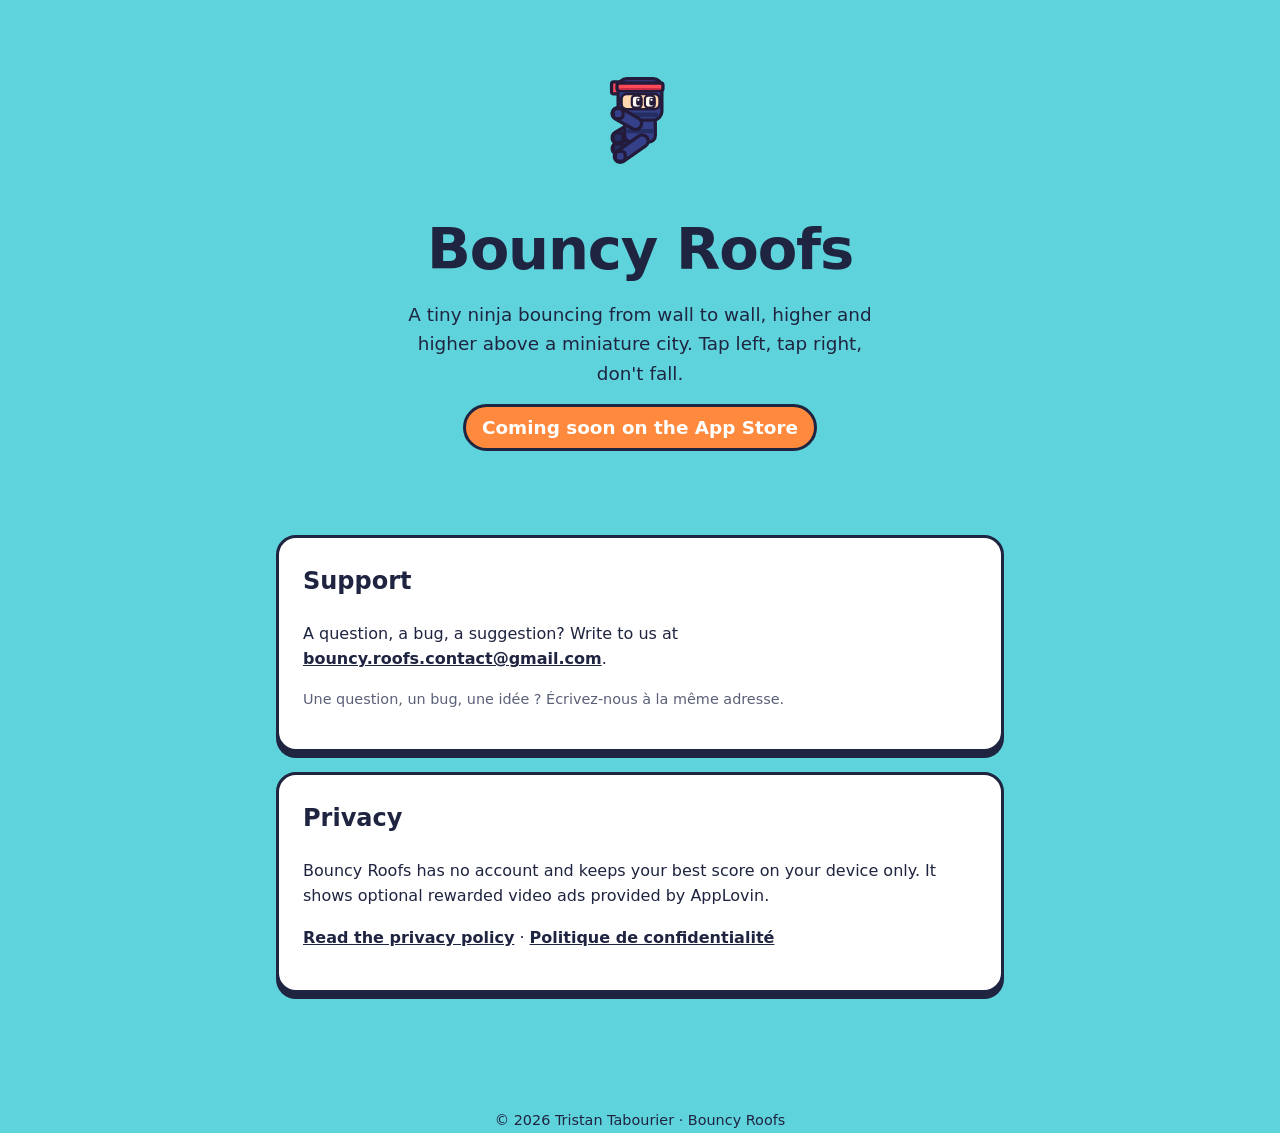
==== bouncy-roofs/index.html @ 1f7bccb0 "Site commun des jeux : accueil, Bouncy Roofs dans son dossier, domaine games.appmemoir.com Co-Author" ====
<!doctype html>
<html lang="en">
<head>
  <meta charset="utf-8">
  <meta name="viewport" content="width=device-width, initial-scale=1">
  <title>Bouncy Roofs</title>
  <meta name="description" content="Bouncy Roofs — a tiny ninja bouncing from wall to wall, higher and higher. Mobile arcade game.">
  <link rel="stylesheet" href="../style.css">
</head>
<body>
  <header class="hero">
    <img src="assets/ninja.svg" alt="The Bouncy Roofs ninja">
    <h1>Bouncy Roofs</h1>
    <p>A tiny ninja bouncing from wall to wall, higher and higher above a miniature city. Tap left, tap right, don't fall.</p>
    <p style="margin-top:16px"><span class="badge">Coming soon on the App Store</span></p>
  </header>

  <main class="wrap">
    <section class="card" id="support">
      <h2>Support</h2>
      <p>A question, a bug, a suggestion? Write to us at
        <a href="mailto:bouncy.roofs.contact@gmail.com">bouncy.roofs.contact@gmail.com</a>.</p>
      <p class="lang">Une question, un bug, une idée ? Écrivez-nous à la même adresse.</p>
    </section>

    <section class="card">
      <h2>Privacy</h2>
      <p>Bouncy Roofs has no account and keeps your best score on your device only. It shows optional rewarded video ads provided by AppLovin.</p>
      <p><a href="privacy.html">Read the privacy policy</a> · <a href="privacy.html#fr">Politique de confidentialité</a></p>
    </section>
  </main>

  <footer>© 2026 Tristan Tabourier · Bouncy Roofs</footer>
</body>
</html>
---- style.css ----
:root {
  --sky: #5fd3dc;
  --sky-deep: #3fb9c4;
  --cream: #fff4dc;
  --ink: #1f2440;
  --orange: #ff8a3d;
  --muted: #5a6077;
  --card: #ffffff;
}

* { box-sizing: border-box; }

body {
  margin: 0;
  font-family: ui-rounded, "SF Pro Rounded", "Nunito", "Segoe UI", system-ui, sans-serif;
  color: var(--ink);
  background: var(--sky);
  line-height: 1.6;
}

a { color: var(--ink); font-weight: 700; }

.wrap { max-width: 760px; margin: 0 auto; padding: 32px 16px 64px; }

header.hero { text-align: center; padding: 48px 16px 32px; }
.hero img { width: 140px; height: 140px; }
.hero h1 { font-size: clamp(2.4rem, 8vw, 3.6rem); margin: 8px 0 4px; letter-spacing: -0.02em; }
.hero p { font-size: 1.15rem; margin: 0 auto; max-width: 30rem; }

.card {
  background: var(--card);
  border: 3px solid var(--ink);
  border-radius: 20px;
  padding: 24px;
  margin: 20px 0;
  box-shadow: 0 6px 0 var(--ink);
}
.card h2 { margin-top: 0; }

.badge {
  display: inline-block;
  background: var(--orange);
  color: #fff;
  border: 3px solid var(--ink);
  border-radius: 999px;
  padding: 6px 16px;
  font-weight: 800;
}

nav.top { display: flex; justify-content: space-between; align-items: center; gap: 12px; }
nav.top a { text-decoration: none; }

.policy h2 { border-bottom: 3px solid var(--sky); padding-bottom: 4px; }
.policy h3 { margin-bottom: 4px; }
.lang { font-size: 0.9rem; color: var(--muted); }

footer { text-align: center; font-size: 0.9rem; color: var(--ink); margin-top: 32px; }

/* accueil des jeux : une carte cliquable par jeu */
a.card.game { display: flex; align-items: center; gap: 16px; text-decoration: none; font-weight: 400; }
a.card.game img { width: 72px; height: 72px; flex: none; }
a.card.game strong { display: block; font-size: 1.4rem; }
a.card.game:hover { transform: translateY(-2px); }
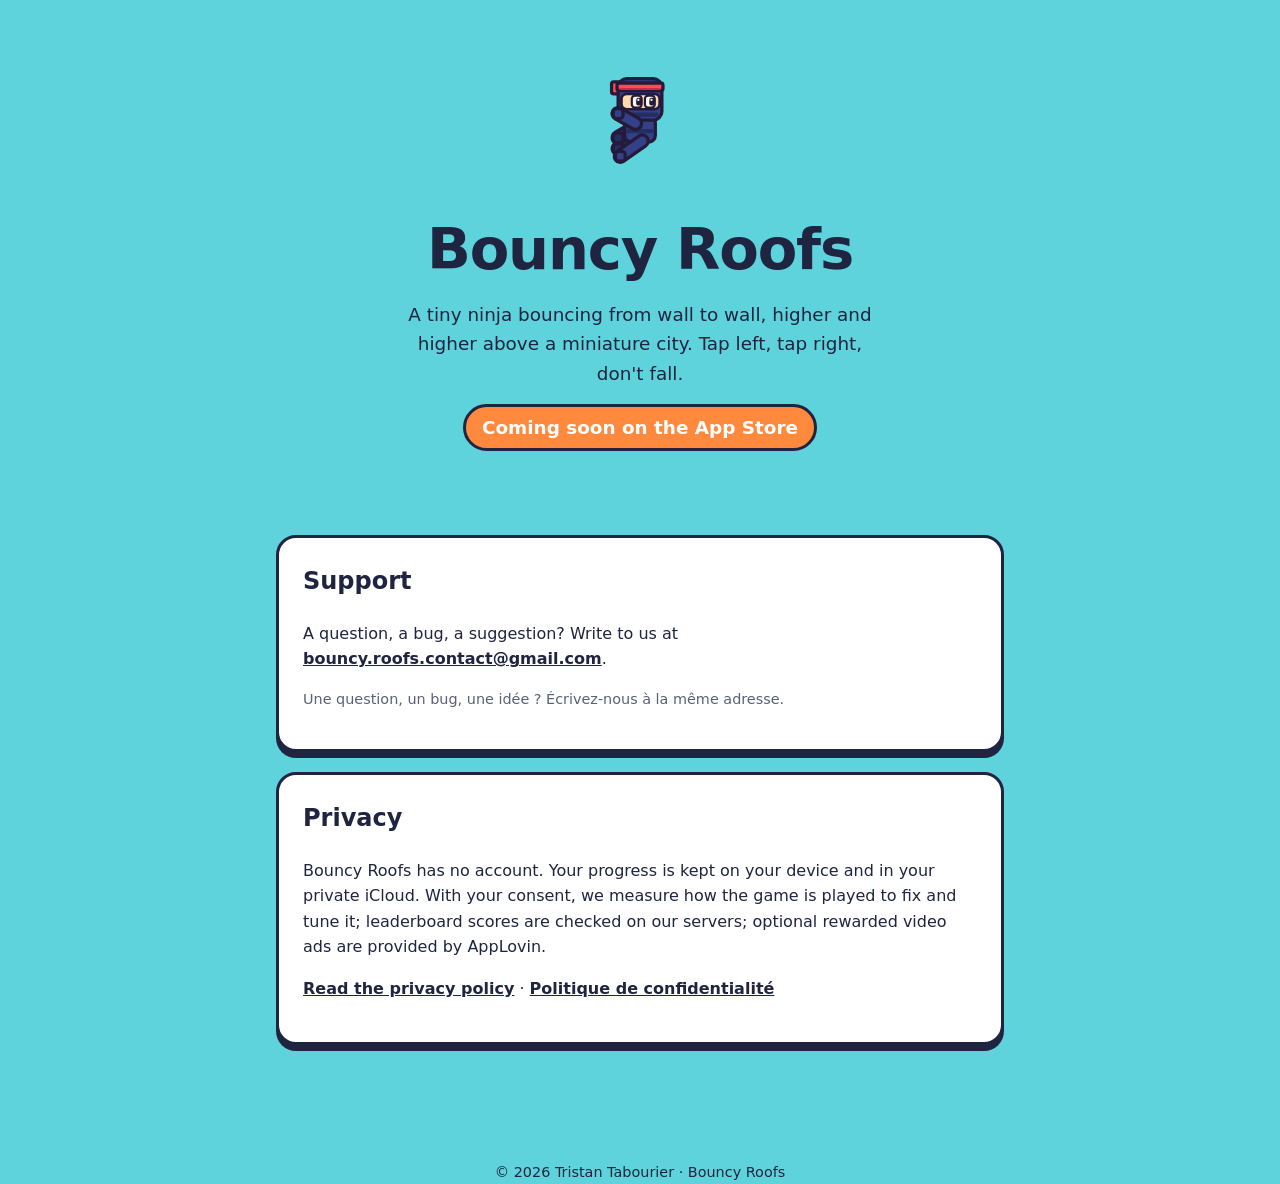
==== commit 0b9fba87: "Politique de confidentialité mise à jour : iCloud, mesures du jeu et adaptation (Firebase), classeme" ====
--- a/bouncy-roofs/index.html
+++ b/bouncy-roofs/index.html
@@ -25,7 +25,7 @@
 
     <section class="card">
       <h2>Privacy</h2>
-      <p>Bouncy Roofs has no account and keeps your best score on your device only. It shows optional rewarded video ads provided by AppLovin.</p>
+      <p>Bouncy Roofs has no account. Your progress is kept on your device and in your private iCloud. With your consent, we measure how the game is played to fix and tune it; leaderboard scores are checked on our servers; optional rewarded video ads are provided by AppLovin.</p>
       <p><a href="privacy.html">Read the privacy policy</a> · <a href="privacy.html#fr">Politique de confidentialité</a></p>
     </section>
   </main>
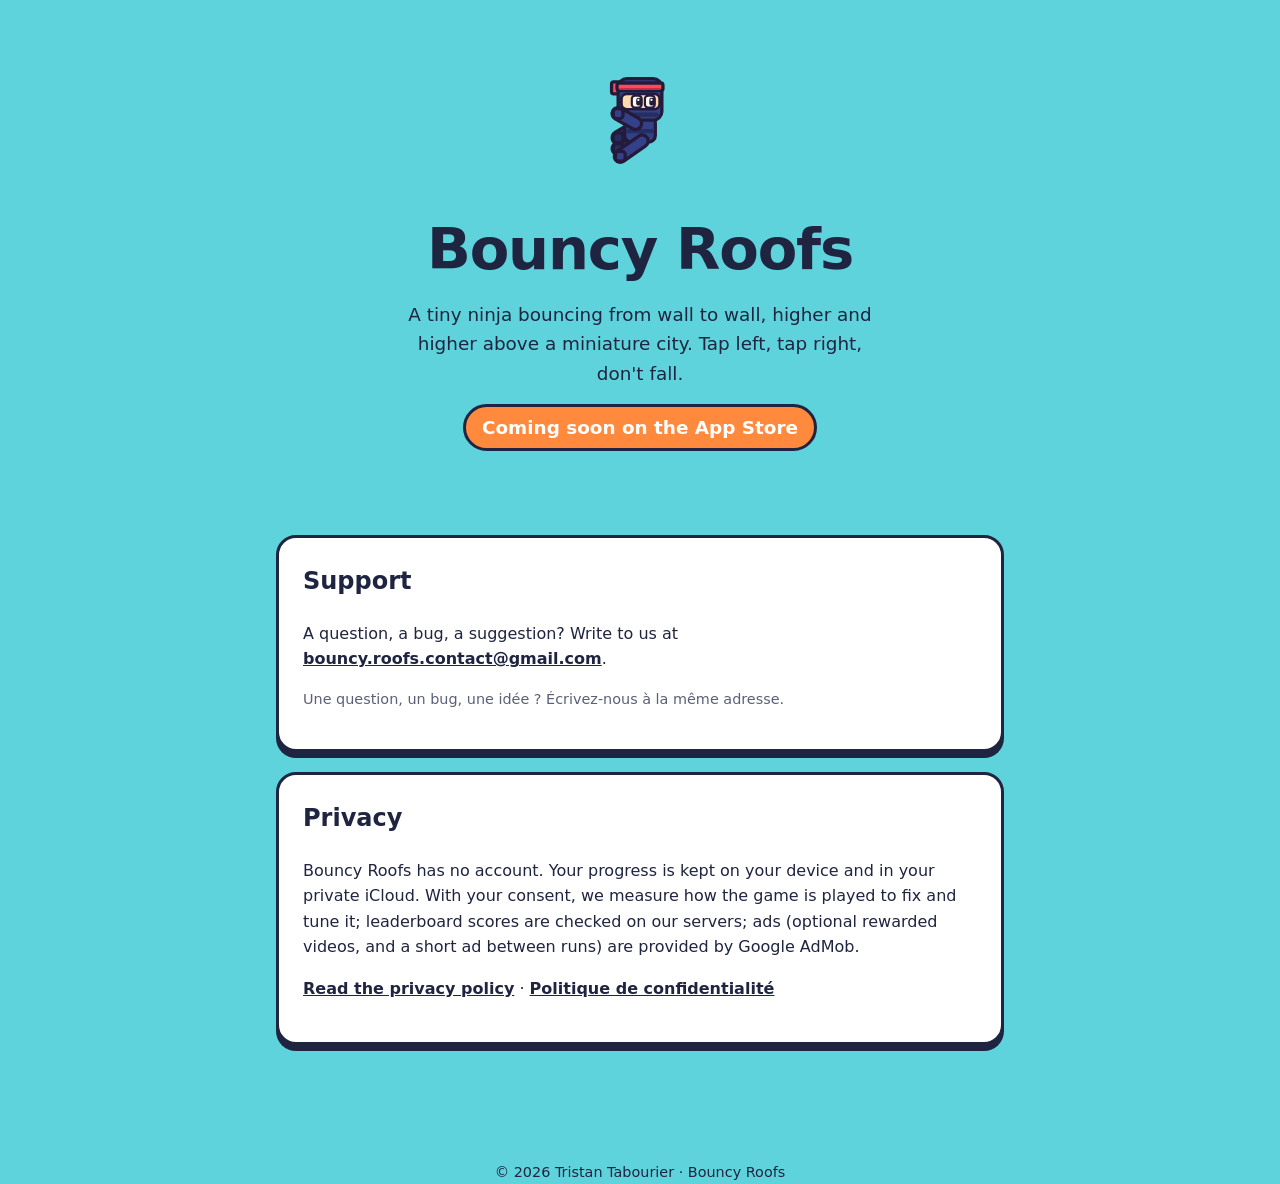
==== commit bc1de214: "Politique de confidentialité : Google AdMob remplace AppLovin, pub entre deux parties, formulaire de" ====
--- a/bouncy-roofs/index.html
+++ b/bouncy-roofs/index.html
@@ -25,7 +25,7 @@
 
     <section class="card">
       <h2>Privacy</h2>
-      <p>Bouncy Roofs has no account. Your progress is kept on your device and in your private iCloud. With your consent, we measure how the game is played to fix and tune it; leaderboard scores are checked on our servers; optional rewarded video ads are provided by AppLovin.</p>
+      <p>Bouncy Roofs has no account. Your progress is kept on your device and in your private iCloud. With your consent, we measure how the game is played to fix and tune it; leaderboard scores are checked on our servers; ads (optional rewarded videos, and a short ad between runs) are provided by Google AdMob.</p>
       <p><a href="privacy.html">Read the privacy policy</a> · <a href="privacy.html#fr">Politique de confidentialité</a></p>
     </section>
   </main>
